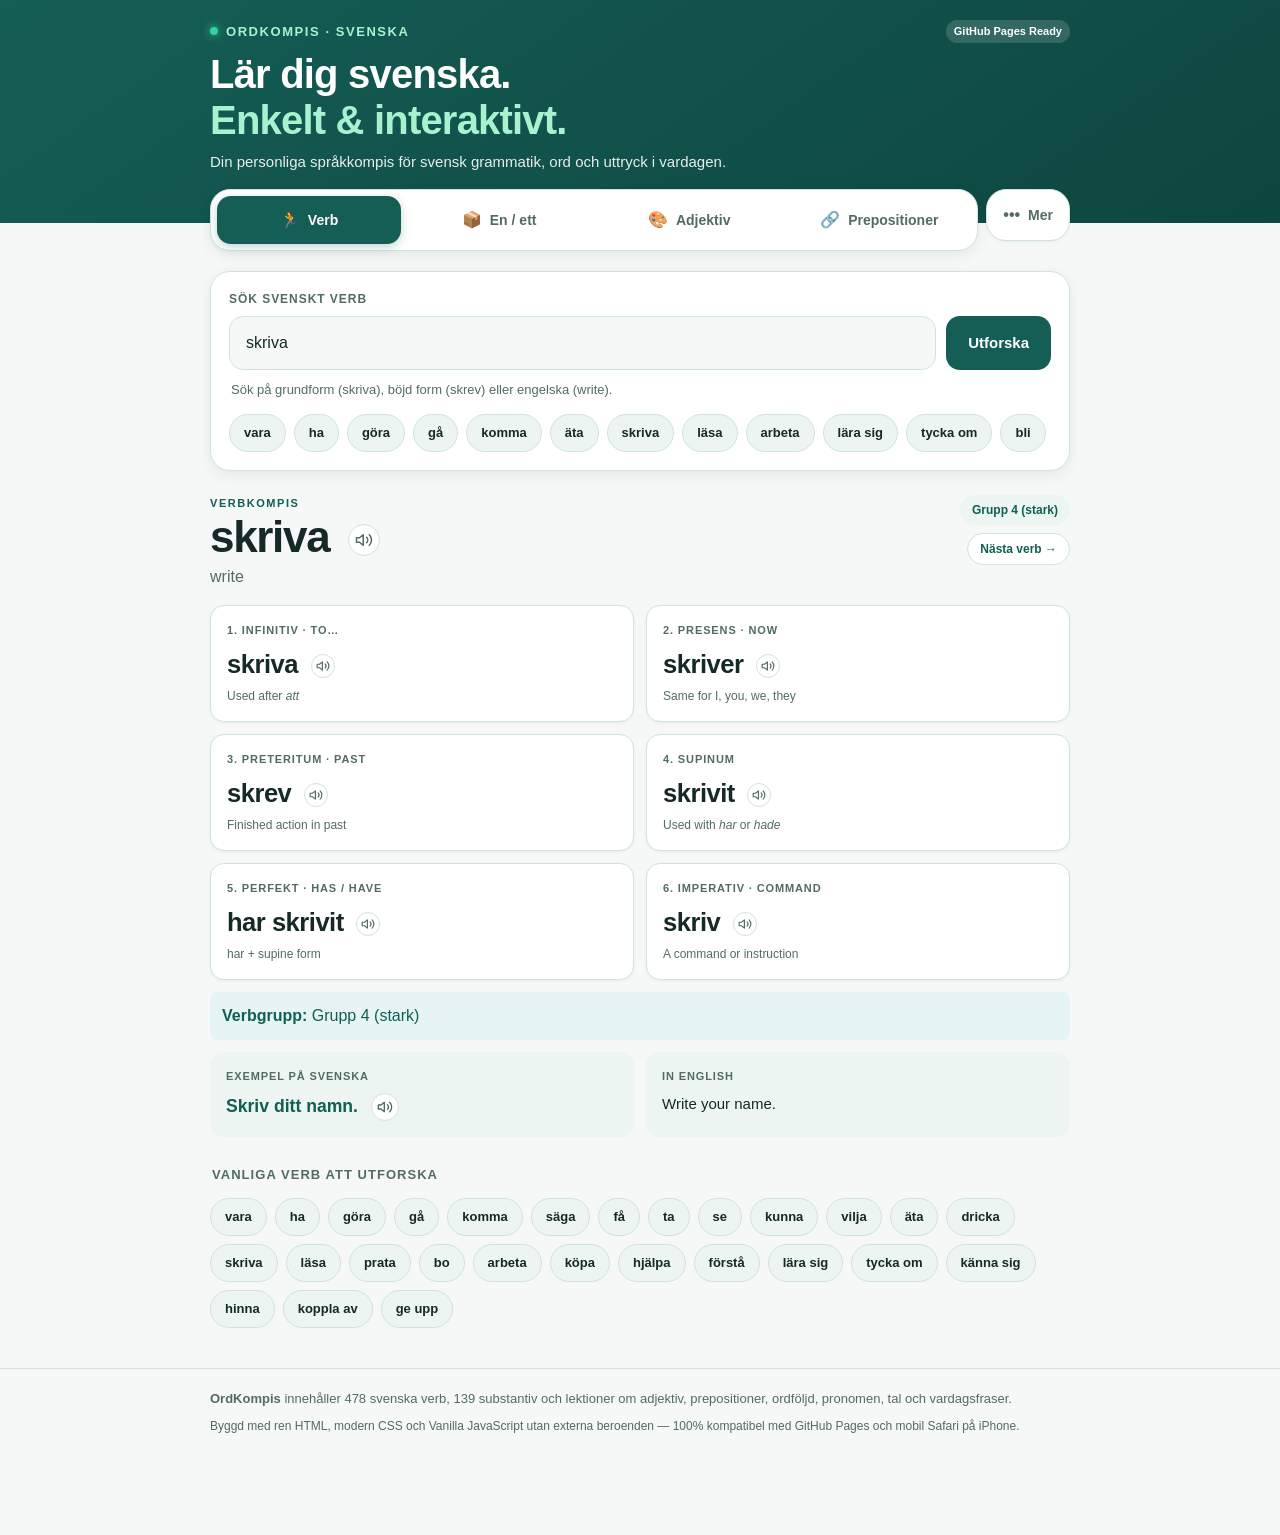
==== index.html @ 6fb2f75f "Phase 4: SEO meta tags, favicon, improved README for discoverability" ====
<!DOCTYPE html>
<html lang="sv">
<head>
  <meta charset="utf-8">
  <meta name="viewport" content="width=device-width, initial-scale=1, viewport-fit=cover">
  <title>OrdKompis – Lär dig svenska verb, substantiv, ordföljd & vardagsord</title>
  <meta name="description" content="OrdKompis är en gratis, mobilanpassad app för att lära dig svenska verb, substantiv (en/ett/plural), adjektiv, prepositioner, ordföljd, idiom och vardagsfraser. Interaktiva quiz, uttal och teman.">
  <meta name="keywords" content="svenska, lära svenska, svenska verb, verbböjning, en eller ett, substantiv plural, svenska ord, svenska grammatik, SFI, svenska för invandrare, ordföljd, svenska idiom, svenska uttryck, lär svenska online, gratis svenska kurs">
  <meta name="author" content="OrdKompis">
  <meta name="robots" content="index, follow">
  <link rel="canonical" href="https://sagaryeole.github.io/OrdKompis/">
  <meta property="og:type" content="website">
  <meta property="og:title" content="OrdKompis – Lär dig svenska interaktivt">
  <meta property="og:description" content="Gratis verktyg för svenska verb, substantiv, grammatik, vardagsord och quiz. Perfekt för SFI, nybörjare och självstudier.">
  <meta property="og:url" content="https://sagaryeole.github.io/OrdKompis/">
  <meta name="twitter:card" content="summary">
  <meta name="twitter:title" content="OrdKompis – Lär dig svenska">
  <meta name="twitter:description" content="Gratis interaktiv träning av svenska verb, substantiv, ordföljd och vardagsfraser.">
  <link rel="icon" href="favicon.svg" type="image/svg+xml">
  <link rel="apple-touch-icon" href="favicon.svg">

  <!-- Design System CSS -->
  <link rel="stylesheet" href="css/style.css">
</head>
<body>

  <!-- Masthead Header -->
  <header class="band">
    <div class="inner">
      <div class="header-top">
        <div class="brand">
          <span class="brand-dot"></span>
          OrdKompis · Svenska
        </div>
        <span class="badge-tag">GitHub Pages Ready</span>
      </div>
      <h1>Lär dig svenska.<br><span>Enkelt & interaktivt.</span></h1>
      <p class="subtitle">Din personliga språkkompis för svensk grammatik, ord och uttryck i vardagen.</p>
    </div>
  </header>

  <!-- Main Application Body -->
  <main class="band">
    <div class="inner">

      <!-- Primary destinations stay visible; less-used lessons live in More. -->
      <nav class="topic-navigation" aria-label="Lärämnen">
        <div class="nav-bar" role="tablist" aria-label="Huvudämnen">
          <button type="button" class="nav-tab active" data-tab="verbs" role="tab" aria-selected="true">
            <span class="tab-icon">🏃</span><span class="nav-label">Verb</span>
          </button>
          <button type="button" class="nav-tab" data-tab="nouns" role="tab" aria-selected="false">
            <span class="tab-icon">📦</span><span class="nav-label">En / ett</span>
          </button>
          <button type="button" class="nav-tab" data-tab="adjectives" role="tab" aria-selected="false">
            <span class="tab-icon">🎨</span><span class="nav-label">Adjektiv</span>
          </button>
          <button type="button" class="nav-tab" data-tab="prepositions" role="tab" aria-selected="false">
            <span class="tab-icon">🔗</span><span class="nav-label">Prepositioner</span>
          </button>
        </div>
        <button type="button" class="nav-more" id="moreTopicsBtn" aria-expanded="false" aria-controls="moreTopicsMenu">
          <span class="tab-icon" aria-hidden="true">•••</span><span class="nav-label">Mer</span>
        </button>
        <div class="nav-more-menu" id="moreTopicsMenu" role="tablist" aria-label="Fler lärämnen" hidden>
          <button type="button" class="nav-tab" data-tab="themes" role="tab" aria-selected="false">
            <span class="tab-icon">☕</span><span class="nav-label">Teman</span>
          </button>
          <button type="button" class="nav-tab" data-tab="quiz" role="tab" aria-selected="false">
            <span class="tab-icon">🎯</span><span class="nav-label">Öva</span>
          </button>
          <button type="button" class="nav-tab" data-tab="wordorder" role="tab" aria-selected="false">
            <span class="tab-icon">📝</span><span class="nav-label">Ordföljd</span>
          </button>
          <button type="button" class="nav-tab" data-tab="pronouns" role="tab" aria-selected="false">
            <span class="tab-icon">👥</span><span class="nav-label">Pronomen</span>
          </button>
          <button type="button" class="nav-tab" data-tab="numbers" role="tab" aria-selected="false">
            <span class="tab-icon">🔢</span><span class="nav-label">Tal & tid</span>
          </button>
          <button type="button" class="nav-tab" data-tab="phrases" role="tab" aria-selected="false">
            <span class="tab-icon">💬</span><span class="nav-label">Vardagsfraser</span>
          </button>
        </div>
      </nav>

      <!-- Search Card (Active for Verbs and Nouns) -->
      <section class="search-card" id="searchCard">
        <form id="searchForm" autocomplete="off" novalidate>
          <label for="searchInput" id="searchLabel" class="search-label">Sök svenskt verb</label>
          <div class="searchline">
            <div class="field">
              <input
                id="searchInput"
                type="search"
                placeholder="skriva, gå, äta, write…"
                autocomplete="off"
                autocapitalize="none"
                autocorrect="off"
                spellcheck="false"
                enterkeyhint="search"
                role="combobox"
                aria-expanded="false"
                aria-controls="suggBox"
                aria-autocomplete="list"
              >
              <ul class="sugg" id="suggBox" role="listbox" hidden></ul>
            </div>
            <button class="go-btn" id="goBtn" type="button">Utforska</button>
          </div>
          <p class="hint" id="searchHint">Sök på grundform (skriva), böjd form (skrev) eller engelska (write).</p>
          <div class="chips" id="quickChips"></div>
        </form>
      </section>

      <!-- Dynamic Result Container (Verbs and Nouns) -->
      <div id="resultBox" aria-live="polite"></div>

      <!-- Thematic Explorer Container -->
      <div id="themeContainer" style="display: none;"></div>

      <!-- Interactive Quiz Container -->
      <div id="quizContainer" style="display: none;"></div>

      <!-- Reference and grammar lessons -->
      <div id="learningContainer" style="display: none;"></div>

      <!-- Quick Browse Section for Verbs / Nouns -->
      <div id="sectionTitle" class="section-title" style="font-size: 13px; font-weight: 700; letter-spacing: 0.08em; text-transform: uppercase; color: var(--muted); margin: 28px 2px 10px;">
        Vanliga ord att utforska
      </div>
      <div class="chips" id="browseList"></div>

    </div>
  </main>

  <!-- Footer -->
  <footer class="band">
    <div class="inner">
      <p style="margin: 0 0 8px;">
        <b>OrdKompis</b> innehåller <span id="totalVerbCount">478</span> svenska verb, <span id="totalNounCount">139</span> substantiv och lektioner om adjektiv, prepositioner, ordföljd, pronomen, tal och vardagsfraser.
      </p>
      <p style="margin: 0; font-size: 12px; color: var(--muted);">
        Byggd med ren HTML, modern CSS och Vanilla JavaScript utan externa beroenden — 100% kompatibel med GitHub Pages och mobil Safari på iPhone.
      </p>
    </div>
  </footer>

  <!-- Data Scripts (Curated Datasets) -->
  <script src="data/verbs.js"></script>
  <script src="data/nouns.js"></script>
  <script src="data/themes.js"></script>
  <script src="data/adjectives.js"></script>
  <script src="data/prepositions.js"></script>
  <script src="data/wordorder.js"></script>
  <script src="data/pronouns.js"></script>
  <script src="data/numbers.js"></script>
  <script src="data/phrases.js"></script>
  <script src="data/idioms.js"></script>
  <script src="data/falsefriends.js"></script>

  <!-- Application Controller Script -->
  <script src="js/app.js"></script>
</body>
</html>
---- css/style.css ----
/* Quiz mode grid */
.quiz-mode-grid {
  display: grid;
  grid-template-columns: repeat(auto-fit, minmax(220px, 1fr));
  gap: 12px;
  margin-top: 16px;
}

.quiz-mode-btn {
  text-align: left;
  border-radius: var(--radius-md);
  border: 1px solid var(--line);
  background: var(--surface);
  padding: 14px 16px;
  cursor: pointer;
  box-shadow: var(--shadow-sm);
  transition: all 140ms ease;
  display: flex;
  flex-direction: column;
  gap: 4px;
}

.quiz-mode-btn strong {
  font-size: 15px;
}

.quiz-mode-btn span {
  color: var(--muted);
  font-size: 13px;
}

.quiz-mode-btn:hover,
.quiz-mode-btn:focus-visible {
  border-color: rgba(21, 94, 86, 0.5);
  box-shadow: var(--shadow-md);
  outline: none;
  transform: translateY(-1px);
}

.link-btn {
  background: transparent;
  border: none;
  color: var(--primary);
  font-weight: 600;
  cursor: pointer;
  padding: 6px 0;
}

.link-btn:hover,
.link-btn:focus-visible {
  text-decoration: underline;
  outline: none;
}

/* Next random button */
.next-rand-btn {
  border: 1px solid var(--line);
  background: var(--surface);
  color: var(--primary);
  border-radius: var(--radius-full);
  padding: 6px 12px;
  font-size: 12px;
  font-weight: 600;
  cursor: pointer;
  transition: all 120ms ease;
}

.next-rand-btn:hover,
.next-rand-btn:focus-visible {
  background: var(--primary-light);
  border-color: rgba(21, 94, 86, 0.4);
  outline: none;
}

.next-rand-btn:active {
  transform: scale(0.98);
}

.speak-btn {
  display: inline-flex;
  align-items: center;
  justify-content: center;
  width: 28px;
  height: 28px;
  margin-left: 6px;
  border-radius: var(--radius-full);
  border: 1px solid var(--line);
  background: var(--surface);
  color: var(--muted);
  cursor: pointer;
  vertical-align: middle;
  transition: all 120ms ease;
  padding: 0;
}

.speak-btn svg {
  width: 16px;
  height: 16px;
  display: block;
}

.speak-btn:hover,
.speak-btn:focus-visible {
  color: var(--primary);
  border-color: rgba(21, 94, 86, 0.4);
  background: var(--primary-light);
  outline: none;
}

.speak-btn:active {
  transform: scale(0.95);
}

.word-title .speak-btn {
  width: 32px;
  height: 32px;
  margin-left: 8px;
}

.word-title .speak-btn svg {
  width: 18px;
  height: 18px;
}

.form-box .value .speak-btn {
  width: 24px;
  height: 24px;
}

.form-box .value .speak-btn svg {
  width: 14px;
  height: 14px;
}

.sv-highlight .speak-btn {
  margin-left: 8px;
}
:root {
  --primary: #155e56;
  --primary-hover: #104842;
  --primary-light: #e6f5f1;
  --on-primary: #ffffff;
  --tint: #a7f3d0;
  
  --en-color: #0d9488;
  --en-bg: #ccfbf1;
  --ett-color: #d97706;
  --ett-bg: #fef3c7;

  --bg: #f5f8f7;
  --surface: #ffffff;
  --surface-2: #edf5f2;
  --surface-3: #e0eee8;
  --line: #d1e3dc;
  --line-light: #e6f0ec;
  
  --fg: #152926;
  --muted: #536b65;
  --accent-text: #115e54;
  --focus: #14b8a6;
  
  --warn-bg: #fffbeb;
  --warn-line: #fde68a;
  --warn-fg: #92400e;
  
  --shadow-sm: 0 1px 3px rgba(10, 45, 38, 0.06);
  --shadow-md: 0 4px 14px rgba(10, 45, 38, 0.08);
  --shadow-lg: 0 12px 32px rgba(10, 45, 38, 0.12);
  --shadow-hover: 0 16px 40px rgba(10, 45, 38, 0.14);
  
  --radius-sm: 8px;
  --radius-md: 14px;
  --radius-lg: 20px;
  --radius-full: 9999px;
  
  --font-body: -apple-system, BlinkMacSystemFont, "Segoe UI", Roboto, "Helvetica Neue", Arial, sans-serif;
  --font-display: -apple-system, BlinkMacSystemFont, "Segoe UI", Roboto, sans-serif;
  
  color-scheme: light;
}

@media (prefers-color-scheme: dark) {
  :root {
    --primary: #3fb9a3;
    --primary-hover: #4dd4bd;
    --primary-light: rgba(63, 185, 163, 0.16);
    --on-primary: #0f1614;
    --tint: rgba(77, 212, 189, 0.22);
    
    --en-color: #5eead4;
    --en-bg: rgba(94, 234, 212, 0.18);
    --ett-color: #fbbf24;
    --ett-bg: rgba(251, 191, 36, 0.2);

    --bg: #0f1614;
    --surface: #18221f;
    --surface-2: #1d2824;
    --surface-3: #24312d;
    --line: #2a3833;
    --line-light: #23302b;
    
    --fg: #e6f1ed;
    --muted: #9bb3aa;
    --accent-text: #5eead4;
    --focus: #4dd4bd;
    
    --warn-bg: rgba(251, 191, 36, 0.18);
    --warn-line: rgba(251, 191, 36, 0.4);
    --warn-fg: #fbbf24;
    
    --shadow-sm: 0 1px 3px rgba(0, 0, 0, 0.4);
    --shadow-md: 0 4px 14px rgba(0, 0, 0, 0.45);
    --shadow-lg: 0 12px 32px rgba(0, 0, 0, 0.5);
    --shadow-hover: 0 16px 40px rgba(63, 185, 163, 0.18);
    
    color-scheme: dark;
  }
}

@media (prefers-color-scheme: dark) {
  :root:not([data-theme="light"]) {
    --primary: #195b53;
    --primary-hover: #226f65;
    --primary-light: #16332e;
    --on-primary: #e6f8f3;
    --tint: #6ee7b7;
    
    --en-color: #2dd4bf;
    --en-bg: #133935;
    --ett-color: #fbbf24;
    --ett-bg: #3d2f14;

    --bg: #0d1716;
    --surface: #142321;
    --surface-2: #1b2f2c;
    --surface-3: #223c38;
    --line: #26433e;
    --line-light: #1d332f;
    
    --fg: #e6f4f0;
    --muted: #95b3ac;
    --accent-text: #5eead4;
    --focus: #2dd4bf;
    
    --warn-bg: #2a2211;
    --warn-line: #524018;
    --warn-fg: #fde68a;
    
    --shadow-sm: 0 1px 3px rgba(0, 0, 0, 0.3);
    --shadow-md: 0 4px 14px rgba(0, 0, 0, 0.4);
    --shadow-lg: 0 12px 32px rgba(0, 0, 0, 0.5);
    color-scheme: dark;
  }
}

* {
  box-sizing: border-box;
  -webkit-tap-highlight-color: transparent;
}

body {
  margin: 0;
  padding: 0;
  background: var(--bg);
  color: var(--fg);
  font-family: var(--font-body);
  font-size: 16px;
  line-height: 1.5;
  -webkit-text-size-adjust: 100%;
  padding-bottom: 70px; /* Safe padding for bottom navigation */
}

button, input, select {
  font: inherit;
}

.band {
  padding-left: max(16px, env(safe-area-inset-left, 0px));
  padding-right: max(16px, env(safe-area-inset-right, 0px));
}

.inner {
  max-width: 860px;
  margin: 0 auto;
}

/* Header & Masthead */
header.band {
  background: linear-gradient(145deg, var(--primary) 0%, #0d463f 100%);
  color: var(--on-primary);
  padding-top: max(20px, env(safe-area-inset-top, 0px));
  padding-bottom: 50px;
  position: relative;
  overflow: hidden;
}

.header-top {
  display: flex;
  justify-content: space-between;
  align-items: center;
  margin-bottom: 8px;
}

.brand {
  display: inline-flex;
  align-items: center;
  gap: 8px;
  font-size: 13px;
  font-weight: 800;
  letter-spacing: 0.12em;
  text-transform: uppercase;
  color: var(--tint);
}

.brand-dot {
  width: 8px;
  height: 8px;
  background: #34d399;
  border-radius: 50%;
  display: inline-block;
  box-shadow: 0 0 10px #34d399;
}

.badge-tag {
  font-size: 11px;
  font-weight: 700;
  background: rgba(255, 255, 255, 0.15);
  padding: 3px 8px;
  border-radius: var(--radius-full);
}

h1 {
  font-size: clamp(1.75rem, 5vw, 2.5rem);
  font-weight: 800;
  line-height: 1.15;
  letter-spacing: -0.02em;
  margin: 6px 0 8px;
}

h1 span {
  color: var(--tint);
}

.subtitle {
  font-size: 15px;
  opacity: 0.9;
  margin: 0;
  max-width: 40rem;
}

/* Main Container overlapping masthead */
main.band {
  margin-top: -34px;
  position: relative;
  z-index: 10;
}

/* Topic navigation */
.topic-navigation {
  position: relative;
  display: grid;
  grid-template-columns: minmax(0, 1fr) auto;
  align-items: start;
  gap: 8px;
  margin-bottom: 20px;
}

.nav-bar {
  display: flex;
  min-width: 0;
  background: var(--surface);
  border: 1px solid var(--line);
  border-radius: var(--radius-lg);
  padding: 6px;
  gap: 6px;
  box-shadow: var(--shadow-md);
}

.nav-tab {
  flex: 1;
  min-width: 0;
  display: flex;
  align-items: center;
  justify-content: center;
  gap: 8px;
  padding: 12px 14px;
  border: none;
  background: transparent;
  color: var(--muted);
  font-weight: 700;
  font-size: 14px;
  border-radius: var(--radius-md);
  cursor: pointer;
  transition: all 0.15s ease;
}

.nav-label {
  min-width: 0;
}

.nav-tab:hover {
  background: var(--surface-2);
  color: var(--fg);
}

.nav-tab.active {
  background: var(--primary);
  color: var(--on-primary);
  box-shadow: 0 3px 10px rgba(21, 94, 86, 0.25);
}

.nav-more {
  min-height: 52px;
  padding: 8px 16px;
  display: flex;
  align-items: center;
  justify-content: center;
  gap: 8px;
  border: 1px solid var(--line);
  border-radius: var(--radius-lg);
  background: var(--surface);
  color: var(--muted);
  box-shadow: var(--shadow-sm);
  font-size: 14px;
  font-weight: 700;
  cursor: pointer;
  transition: background 0.15s ease, color 0.15s ease, transform 0.1s ease;
}

.nav-more:hover,
.nav-more[aria-expanded="true"] {
  background: var(--surface-2);
  color: var(--fg);
}

.nav-more:active {
  transform: scale(0.98);
}

.nav-more.active {
  color: var(--primary);
  border-color: var(--primary);
}

.nav-more-menu {
  position: absolute;
  z-index: 60;
  top: calc(100% + 4px);
  right: 0;
  width: min(440px, 100%);
  display: grid;
  grid-template-columns: repeat(2, minmax(0, 1fr));
  gap: 6px;
  padding: 8px;
  border: 1px solid var(--line);
  border-radius: var(--radius-lg);
  background: var(--surface);
  box-shadow: var(--shadow-lg);
}

.nav-more-menu[hidden] {
  display: none;
}

.nav-more-menu .nav-tab {
  justify-content: flex-start;
  text-align: left;
  white-space: normal;
}

.tab-icon {
  font-size: 16px;
}

/* Search Card */
.search-card {
  background: var(--surface);
  border: 1px solid var(--line);
  border-radius: var(--radius-lg);
  padding: 18px;
  box-shadow: var(--shadow-md);
  margin-bottom: 24px;
}

.search-label {
  display: block;
  font-size: 12px;
  font-weight: 700;
  letter-spacing: 0.08em;
  text-transform: uppercase;
  color: var(--muted);
  margin-bottom: 8px;
}

.searchline {
  display: flex;
  gap: 10px;
  align-items: stretch;
}

.field {
  position: relative;
  flex: 1;
  min-width: 0;
}

input[type="search"] {
  width: 100%;
  border: 1.5px solid var(--line);
  border-radius: var(--radius-md);
  padding: 14px 16px;
  background: var(--bg);
  color: var(--fg);
  font-size: 16px;
  outline: none;
  -webkit-appearance: none;
  appearance: none;
  transition: border-color 0.15s ease, box-shadow 0.15s ease;
}

input[type="search"]:focus {
  border-color: var(--focus);
  box-shadow: 0 0 0 4px rgba(20, 184, 166, 0.2);
}

.go-btn {
  border: none;
  border-radius: var(--radius-md);
  padding: 0 22px;
  background: var(--primary);
  color: var(--on-primary);
  font-weight: 700;
  font-size: 15px;
  cursor: pointer;
  min-height: 48px;
  display: inline-flex;
  align-items: center;
  justify-content: center;
  gap: 6px;
  white-space: nowrap;
  touch-action: manipulation;
  transition: transform 0.1s ease, background 0.15s ease;
}

.go-btn:hover {
  background: var(--primary-hover);
}

.go-btn:active {
  transform: scale(0.98);
}

/* Autocomplete Suggestion Dropdown */
.sugg {
  position: absolute;
  left: 0;
  right: 0;
  top: calc(100% + 6px);
  z-index: 100;
  margin: 0;
  padding: 6px;
  list-style: none;
  background: var(--surface);
  border: 1px solid var(--line);
  border-radius: var(--radius-md);
  box-shadow: var(--shadow-lg);
  max-height: 320px;
  overflow-y: auto;
  -webkit-overflow-scrolling: touch;
}

.sugg li {
  display: flex;
  justify-content: space-between;
  gap: 12px;
  align-items: center;
  padding: 12px 14px;
  border-radius: var(--radius-sm);
  cursor: pointer;
  min-height: 44px;
  touch-action: manipulation;
}

.sugg li[aria-selected="true"],
.sugg li:hover {
  background: var(--surface-2);
}

.sugg .sv {
  font-weight: 700;
  color: var(--fg);
}

.sugg .meta {
  color: var(--muted);
  font-size: 13px;
  text-align: right;
  overflow: hidden;
  text-overflow: ellipsis;
  white-space: nowrap;
}

.hint {
  font-size: 13px;
  color: var(--muted);
  margin: 10px 2px 0;
}

/* Chips */
.chips {
  display: flex;
  gap: 8px;
  flex-wrap: wrap;
  margin-top: 14px;
}

.chip {
  border: 1px solid var(--line);
  background: var(--surface-2);
  color: var(--fg);
  border-radius: var(--radius-full);
  padding: 8px 14px;
  cursor: pointer;
  min-height: 38px;
  font-size: 13px;
  font-weight: 600;
  touch-action: manipulation;
  transition: all 0.15s ease;
}

.chip:hover {
  border-color: var(--focus);
  background: var(--surface-3);
}

.chip:active {
  transform: scale(0.97);
}

/* Results Display Area */
#result {
  margin-top: 18px;
  scroll-margin-top: 16px;
}

.result-card-header {
  display: flex;
  justify-content: space-between;
  align-items: flex-start;
  gap: 12px;
  margin-bottom: 16px;
}

.eyebrow {
  font-size: 11px;
  letter-spacing: 0.14em;
  font-weight: 800;
  text-transform: uppercase;
  color: var(--accent-text);
}

.word-title {
  font-size: clamp(2rem, 5vw, 2.75rem);
  font-weight: 800;
  letter-spacing: -0.03em;
  line-height: 1.1;
  margin: 2px 0 4px;
  overflow-wrap: anywhere;
}

.word-meaning {
  color: var(--muted);
  font-size: 16px;
}

.pill {
  display: inline-flex;
  align-items: center;
  gap: 5px;
  background: var(--surface-2);
  color: var(--accent-text);
  font-size: 12px;
  font-weight: 700;
  padding: 6px 12px;
  border-radius: var(--radius-full);
  white-space: nowrap;
}

.pill.en {
  background: var(--en-bg);
  color: var(--en-color);
  border: 1px solid rgba(13, 148, 136, 0.2);
}

.pill.ett {
  background: var(--ett-bg);
  color: var(--ett-color);
  border: 1px solid rgba(217, 119, 6, 0.2);
}

/* Grid Layout for Forms */
.forms-grid {
  display: grid;
  grid-template-columns: repeat(2, minmax(0, 1fr));
  gap: 12px;
}

.form-box {
  background: var(--surface);
  border: 1px solid var(--line);
  border-radius: var(--radius-md);
  padding: 16px;
  box-shadow: var(--shadow-sm);
}

.form-box .label {
  font-size: 11px;
  font-weight: 700;
  letter-spacing: 0.08em;
  text-transform: uppercase;
  color: var(--muted);
}

.form-box .value {
  font-size: clamp(1.2rem, 3.5vw, 1.6rem);
  font-weight: 700;
  letter-spacing: -0.02em;
  margin: 6px 0 4px;
  overflow-wrap: anywhere;
  color: var(--fg);
}

.form-box .desc {
  font-size: 12px;
  color: var(--muted);
}

/* Panels for Examples & Notes */
.panels-grid {
  display: grid;
  grid-template-columns: 1fr 1fr;
  gap: 12px;
  margin-top: 12px;
}

.panel {
  background: var(--surface-2);
  border-radius: var(--radius-md);
  padding: 16px;
}

.panel h3 {
  font-size: 11px;
  letter-spacing: 0.08em;
  text-transform: uppercase;
  color: var(--muted);
  margin: 0 0 8px;
}

.panel p {
  margin: 0;
  font-size: 15px;
}

.panel .sv-highlight {
  font-weight: 700;
  font-size: 1.1rem;
  color: var(--accent-text);
  line-height: 1.35;
}

/* Notice & Alert Boxes */
.notice {
  background: var(--surface-2);
  border-left: 4px solid var(--primary);
  border-radius: var(--radius-sm);
  padding: 10px 14px;
  margin: 0 0 16px;
  font-size: 14px;
  color: var(--fg);
}

.empty-state {
  padding: 22px;
  background: var(--warn-bg);
  border: 1px solid var(--warn-line);
  border-radius: var(--radius-md);
  color: var(--warn-fg);
}

/* Thematic Vocab Explorer Styles */
.theme-selector {
  display: flex;
  gap: 10px;
  overflow-x: auto;
  padding-bottom: 8px;
  scrollbar-width: thin;
  margin-bottom: 16px;
}

.theme-card-btn {
  flex: 0 0 auto;
  display: flex;
  align-items: center;
  gap: 8px;
  background: var(--surface);
  border: 1.5px solid var(--line);
  border-radius: var(--radius-md);
  padding: 10px 16px;
  font-size: 14px;
  font-weight: 700;
  cursor: pointer;
  color: var(--fg);
  touch-action: manipulation;
  transition: all 0.15s ease;
}

.theme-card-btn.active {
  border-color: var(--primary);
  background: var(--primary-light);
  color: var(--primary);
}

.vocab-grid {
  display: grid;
  grid-template-columns: repeat(auto-fill, minmax(260px, 1fr));
  gap: 12px;
  margin-top: 14px;
}

.vocab-card {
  background: var(--surface);
  border: 1px solid var(--line);
  border-radius: var(--radius-md);
  padding: 16px;
  box-shadow: var(--shadow-sm);
  display: flex;
  flex-direction: column;
  justify-content: space-between;
}

.vocab-sv {
  font-size: 17px;
  font-weight: 800;
  color: var(--fg);
  margin-bottom: 4px;
}

.vocab-en {
  font-size: 14px;
  color: var(--muted);
  margin-bottom: 8px;
}

.vocab-ex {
  font-size: 13px;
  background: var(--surface-2);
  padding: 8px 10px;
  border-radius: var(--radius-sm);
  color: var(--accent-text);
  font-style: italic;
}

/* Grammar and reference lessons */
.learning-intro,
.learning-section {
  margin: 0 0 20px;
}

.learning-intro h2 {
  margin: 0 0 6px;
  font-size: clamp(1.5rem, 4vw, 2rem);
}

.learning-intro p,
.learning-section > p {
  margin: 0 0 14px;
  color: var(--muted);
}

.learning-section > h3 {
  margin: 0 0 12px;
  font-size: 1.15rem;
}

.learning-grid,
.example-grid {
  display: grid;
  grid-template-columns: repeat(auto-fit, minmax(min(100%, 280px), 1fr));
  gap: 12px;
}

.learning-card,
.learning-section,
.example-card {
  background: var(--surface);
  border: 1px solid var(--line);
  border-radius: var(--radius-md);
  padding: 16px;
  box-shadow: var(--shadow-sm);
}

.learning-card-heading {
  display: flex;
  justify-content: space-between;
  align-items: baseline;
  gap: 10px;
  margin-bottom: 10px;
}

.learning-card-heading h3,
.learning-card h4 {
  margin: 0;
  font-size: 1.1rem;
}

.learning-card-heading span,
.learning-card > span {
  color: var(--muted);
  font-size: 13px;
}

.forms-list {
  display: grid;
  grid-template-columns: repeat(2, minmax(0, 1fr));
  gap: 8px;
  margin: 0;
}

.forms-list > div {
  padding: 9px;
  border-radius: var(--radius-sm);
  background: var(--surface-2);
}

.forms-list dt,
.slot-row span {
  color: var(--muted);
  font-size: 11px;
  font-weight: 700;
}

.forms-list dd {
  margin: 2px 0 0;
  font-weight: 700;
  overflow-wrap: anywhere;
}

.learning-example,
.combination-list {
  margin: 12px 0 0;
  color: var(--muted);
  font-size: 13px;
}

.learning-example b {
  color: var(--accent-text);
}

.learning-card h4 {
  margin: 14px 0 6px;
  font-size: 13px;
}

.learning-list,
.example-list {
  margin: 8px 0;
  padding-left: 20px;
}

.learning-list li {
  margin: 6px 0;
}

.example-list {
  list-style: none;
  padding: 0;
}

.example-list li,
.conjunction-list li {
  display: grid;
  gap: 3px;
  margin: 8px 0;
}

.example-list span,
.conjunction-list span,
.example-card span,
.example-card em {
  color: var(--muted);
  font-size: 13px;
}

.example-card p {
  margin: 0 0 6px;
}

.wrong-example {
  color: var(--warn-fg);
}

.correct-example {
  color: var(--primary);
  font-weight: 700;
}

.conjunction-list {
  display: grid;
  grid-template-columns: repeat(auto-fit, minmax(min(100%, 230px), 1fr));
  gap: 8px;
  padding: 0;
  list-style: none;
}

.slot-row {
  display: grid;
  grid-template-columns: repeat(auto-fit, minmax(90px, 1fr));
  gap: 6px;
  margin-top: 10px;
}

.slot-row > div,
.pair-card {
  display: grid;
  gap: 4px;
  padding: 10px;
  border-radius: var(--radius-sm);
  background: var(--surface-2);
}

.grammar-note {
  grid-column: 1 / -1;
  padding: 12px;
  border-radius: var(--radius-sm);
  background: var(--primary-light);
  color: var(--accent-text);
}

.table-wrap {
  max-width: 100%;
  overflow-x: auto;
  border: 1px solid var(--line);
  border-radius: var(--radius-md);
}

.learning-table {
  width: 100%;
  border-collapse: collapse;
  background: var(--surface);
  text-align: left;
}

.learning-table th,
.learning-table td {
  padding: 10px 12px;
  border-bottom: 1px solid var(--line-light);
  white-space: nowrap;
}

.learning-table th {
  color: var(--muted);
  font-size: 12px;
  background: var(--surface-2);
}

.compact-grid {
  grid-template-columns: repeat(auto-fit, minmax(min(100%, 160px), 1fr));
  margin-bottom: 12px;
}

.pair-card b {
  color: var(--accent-text);
}

.pair-card span {
  color: var(--muted);
  font-size: 13px;
}

/* Quick Interactive Quiz Feature */
.quiz-card {
  background: var(--surface);
  border: 1px solid var(--line);
  border-radius: var(--radius-lg);
  padding: 22px;
  box-shadow: var(--shadow-md);
  text-align: center;
}

.quiz-question {
  font-size: 14px;
  text-transform: uppercase;
  letter-spacing: 0.08em;
  color: var(--muted);
  font-weight: 700;
}

.quiz-word {
  font-size: clamp(2rem, 6vw, 3rem);
  font-weight: 800;
  margin: 10px 0 16px;
  color: var(--fg);
}

.quiz-options {
  display: flex;
  justify-content: center;
  gap: 16px;
  margin: 18px 0;
}

.quiz-btn {
  min-width: 120px;
  padding: 14px 20px;
  font-size: 18px;
  font-weight: 800;
  border-radius: var(--radius-md);
  border: 2px solid var(--line);
  background: var(--surface);
  cursor: pointer;
  touch-action: manipulation;
  transition: all 0.15s ease;
}

.quiz-btn.en-opt {
  color: var(--en-color);
  border-color: var(--en-color);
}
.quiz-btn.ett-opt {
  color: var(--ett-color);
  border-color: var(--ett-color);
}

.quiz-btn:active {
  transform: scale(0.96);
}

.quiz-feedback {
  min-height: 48px;
  font-size: 15px;
  font-weight: 600;
  padding: 10px;
  border-radius: var(--radius-sm);
  margin-top: 10px;
}

/* Footer */
footer.band {
  margin-top: 40px;
  padding-bottom: 30px;
  font-size: 13px;
  color: var(--muted);
  border-top: 1px solid var(--line);
  padding-top: 20px;
}

/* Mobile Responsiveness */
@media (max-width: 600px) {
  .panels-grid {
    grid-template-columns: 1fr;
  }
  .search-card {
    padding: 14px;
  }
}

@media (max-width: 640px) {
  body {
    padding-bottom: calc(76px + env(safe-area-inset-bottom, 0px));
  }

  .topic-navigation {
    position: fixed;
    z-index: 100;
    right: 0;
    bottom: 0;
    left: 0;
    grid-template-columns: repeat(5, minmax(0, 1fr));
    gap: 0;
    margin: 0;
    padding: 6px 8px calc(6px + env(safe-area-inset-bottom, 0px));
    border-top: 1px solid var(--line);
    background: var(--surface);
    box-shadow: 0 -4px 18px rgba(10, 45, 38, 0.1);
  }

  .nav-bar {
    display: contents;
  }

  .nav-tab,
  .nav-more {
    min-height: 52px;
    padding: 5px 2px;
    flex-direction: column;
    gap: 2px;
    border: 0;
    border-radius: 10px;
    background: transparent;
    box-shadow: none;
    font-size: 10px;
    line-height: 1.15;
    text-align: center;
    white-space: nowrap;
    overflow: hidden;
  }

  .nav-tab .tab-icon,
  .nav-more .tab-icon {
    font-size: 17px;
    line-height: 1;
  }

  .nav-tab .nav-label,
  .nav-more .nav-label {
    flex: 0 1 100%;
    max-width: 100%;
    min-width: 0;
    width: 100%;
    font-size: 9px;
    line-height: 1.05;
    text-align: center;
    white-space: normal;
    overflow-wrap: anywhere;
  }

  .nav-tab.active,
  .nav-more.active {
    background: var(--primary-light);
    color: var(--primary);
    box-shadow: none;
  }

  .nav-more {
    min-width: 0;
    min-height: 52px;
    border: 0;
  }

  .nav-more[aria-expanded="true"] {
    background: var(--surface-2);
  }

  .nav-more-menu {
    position: absolute;
    top: auto;
    right: 8px;
    bottom: calc(100% + 8px);
    left: 8px;
    width: auto;
    max-height: min(60vh, 480px);
    overflow-y: auto;
    overscroll-behavior: contain;
    grid-template-columns: repeat(2, minmax(0, 1fr));
  }

  .nav-more-menu .nav-tab {
    min-height: 48px;
    padding: 10px;
    flex-direction: row;
    justify-content: flex-start;
    gap: 8px;
    border: 1px solid var(--line-light);
    background: var(--surface);
    font-size: 13px;
    text-align: left;
    white-space: normal;
  }

  .nav-more-menu .nav-tab.active {
    border-color: var(--primary);
    background: var(--primary-light);
  }
}

@media (max-width: 380px) {
  .forms-grid {
    grid-template-columns: 1fr;
  }
}
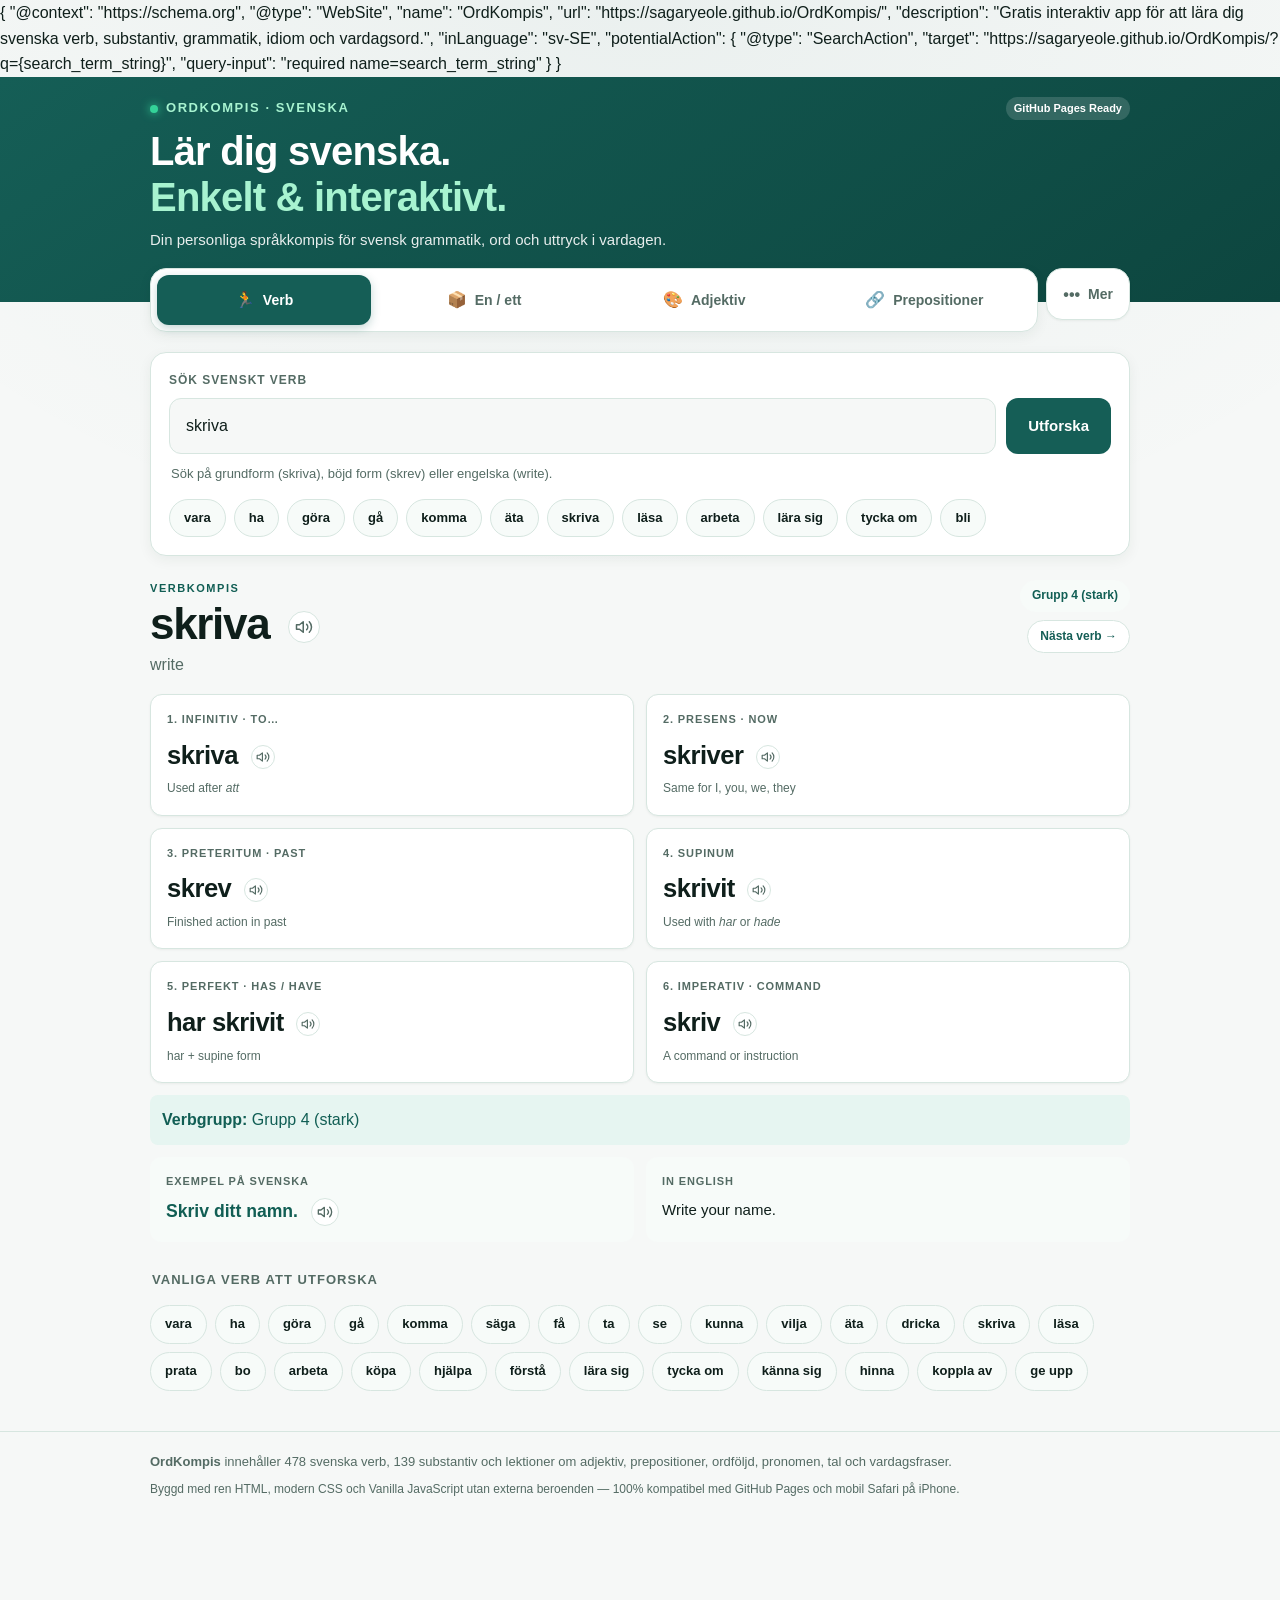
==== commit 3d8a6bd7: "Design polish: Inter font, refined tokens/shadows, gradient bg" ====
--- a/index.html
+++ b/index.html
@@ -18,6 +18,32 @@
   <meta name="twitter:description" content="Gratis interaktiv träning av svenska verb, substantiv, ordföljd och vardagsfraser.">
   <link rel="icon" href="favicon.svg" type="image/svg+xml">
   <link rel="apple-touch-icon" href="favicon.svg">
+  <link rel="preconnect" href="https://fonts.googleapis.com">
+  <link rel="preconnect" href="https://fonts.gstatic.com" crossorigin>
+  <link href="https://fonts.googleapis.com/css2?family=Inter:wght@400;500;600;700&display=swap" rel="stylesheet">
+  {
+    "@context": "https://schema.org",
+    "@type": "WebSite",
+    "name": "OrdKompis",
+    "url": "https://sagaryeole.github.io/OrdKompis/",
+    "description": "Gratis interaktiv app för att lära dig svenska verb, substantiv, grammatik, idiom och vardagsord.",
+    "inLanguage": "sv-SE",
+    "potentialAction": {
+      "@type": "SearchAction",
+      "target": "https://sagaryeole.github.io/OrdKompis/?q={search_term_string}",
+      "query-input": "required name=search_term_string"
+    }
+  }
+  </script>
+  <script>
+    if (window.location.protocol === "http:" || window.location.protocol === "https:") {
+      var goatCounterScript = document.createElement("script");
+      goatCounterScript.dataset.goatcounter = "https://sagaryeole.goatcounter.com/count";
+      goatCounterScript.async = true;
+      goatCounterScript.src = "https://gc.zgo.at/count.js";
+      document.head.appendChild(goatCounterScript);
+    }
+  </script>
 
   <!-- Design System CSS -->
   <link rel="stylesheet" href="css/style.css">
--- a/css/style.css
+++ b/css/style.css
@@ -147,15 +147,15 @@
   --ett-color: #d97706;
   --ett-bg: #fef3c7;
 
-  --bg: #f5f8f7;
+  --bg: #f6f8f7;
   --surface: #ffffff;
-  --surface-2: #edf5f2;
-  --surface-3: #e0eee8;
-  --line: #d1e3dc;
-  --line-light: #e6f0ec;
+  --surface-2: #f7fbf9;
+  --surface-3: #e9f3ef;
+  --line: #d7e6e0;
+  --line-light: #e8f1ed;
   
-  --fg: #152926;
-  --muted: #536b65;
+  --fg: #0f1f1b;
+  --muted: #546b64;
   --accent-text: #115e54;
   --focus: #14b8a6;
   
@@ -163,14 +163,15 @@
   --warn-line: #fde68a;
   --warn-fg: #92400e;
   
-  --shadow-sm: 0 1px 3px rgba(10, 45, 38, 0.06);
-  --shadow-md: 0 4px 14px rgba(10, 45, 38, 0.08);
-  --shadow-lg: 0 12px 32px rgba(10, 45, 38, 0.12);
-  --shadow-hover: 0 16px 40px rgba(10, 45, 38, 0.14);
+  --shadow-sm: 0 1px 2px rgba(10, 45, 38, 0.02), 0 1px 3px rgba(10, 45, 38, 0.04);
+  --shadow-md: 0 4px 14px rgba(10, 45, 38, 0.06);
+  --shadow-lg: 0 18px 40px rgba(10, 45, 38, 0.08);
+  --shadow-hover: 0 20px 44px rgba(10, 45, 38, 0.12);
   
   --radius-sm: 8px;
-  --radius-md: 14px;
-  --radius-lg: 20px;
+  --radius-md: 12px;
+  --radius-lg: 16px;
+  --radius-xl: 20px;
   --radius-full: 9999px;
   
   --font-body: -apple-system, BlinkMacSystemFont, "Segoe UI", Roboto, "Helvetica Neue", Arial, sans-serif;
@@ -261,11 +262,11 @@
 body {
   margin: 0;
   padding: 0;
-  background: var(--bg);
+  background: radial-gradient(1400px 900px at 50% 0%, rgba(21, 94, 86, 0.05), transparent 65%), var(--bg);
   color: var(--fg);
   font-family: var(--font-body);
   font-size: 16px;
-  line-height: 1.5;
+  line-height: 1.6;
   -webkit-text-size-adjust: 100%;
   padding-bottom: 70px; /* Safe padding for bottom navigation */
 }
@@ -280,7 +281,7 @@
 }
 
 .inner {
-  max-width: 860px;
+  max-width: 980px;
   margin: 0 auto;
 }
 
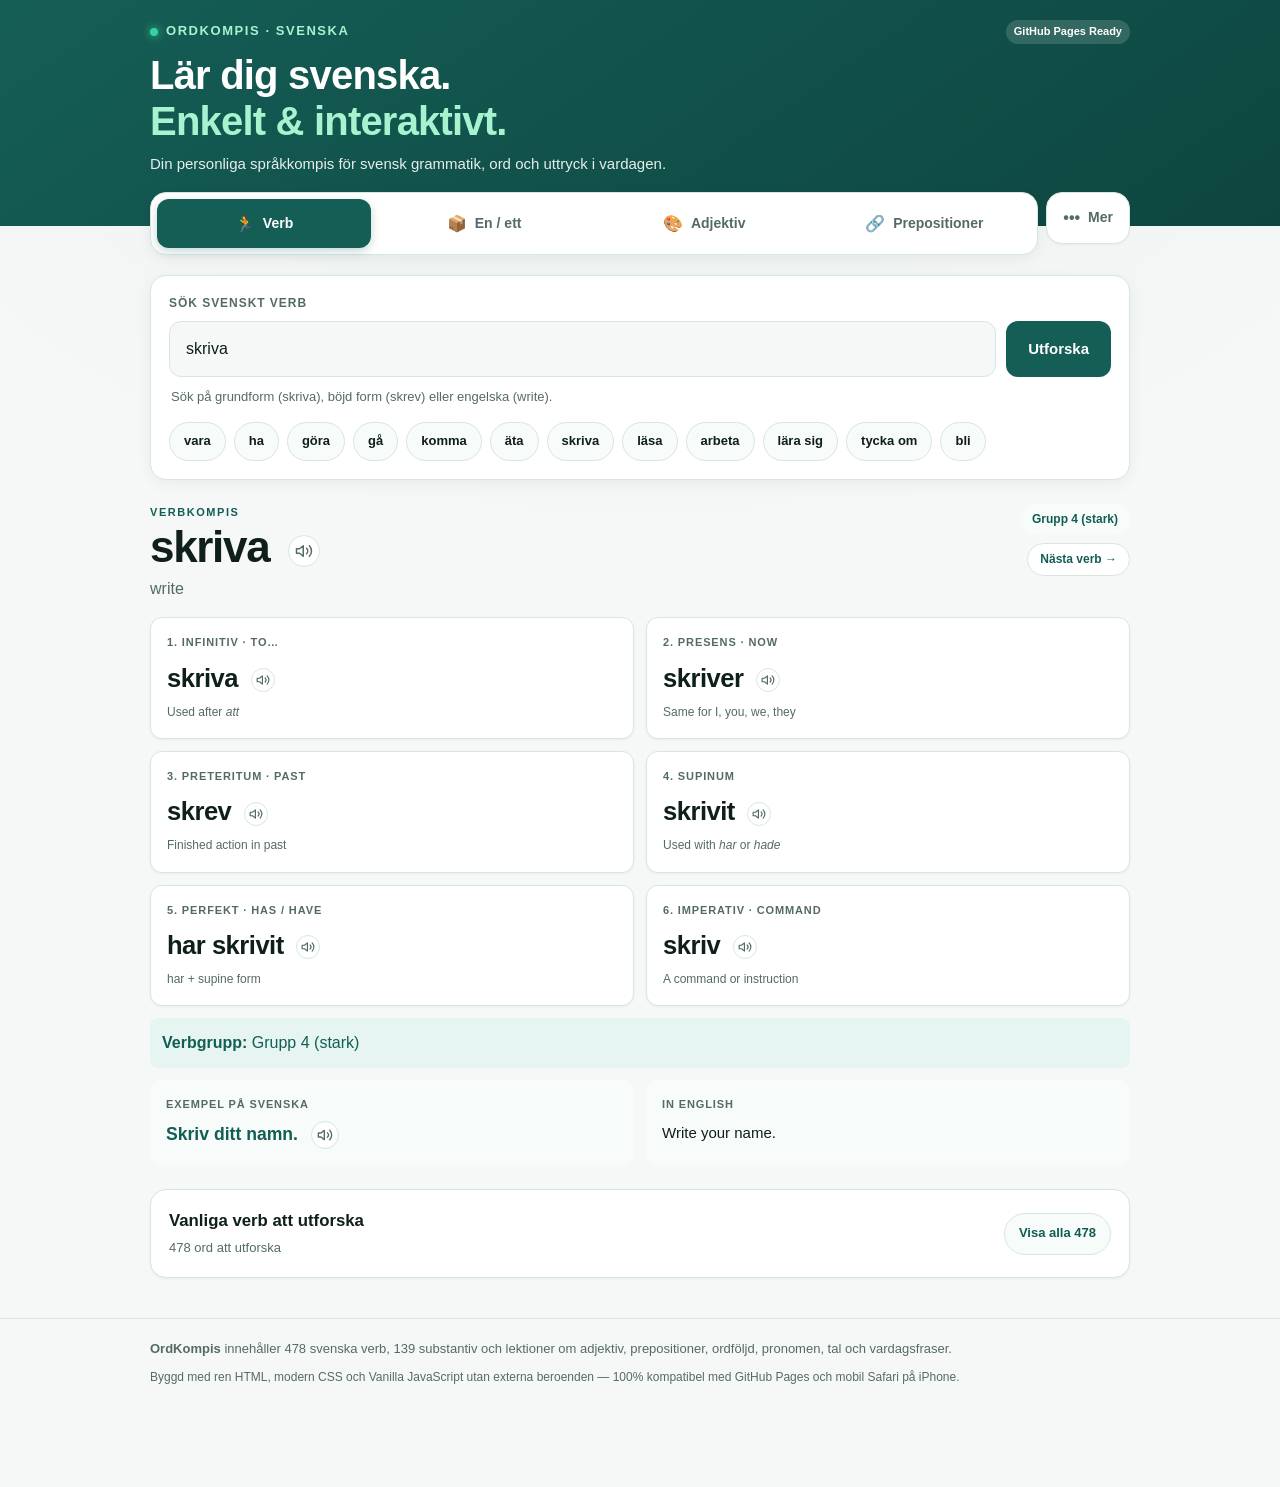
==== commit 18f8abd6: "Add common mistakes and prepositional verbs resources; enhance word order practice - Introduced a ne" ====
--- a/index.html
+++ b/index.html
@@ -21,6 +21,7 @@
   <link rel="preconnect" href="https://fonts.googleapis.com">
   <link rel="preconnect" href="https://fonts.gstatic.com" crossorigin>
   <link href="https://fonts.googleapis.com/css2?family=Inter:wght@400;500;600;700&display=swap" rel="stylesheet">
+  <script type="application/ld+json">
   {
     "@context": "https://schema.org",
     "@type": "WebSite",
@@ -106,6 +107,15 @@
           </button>
           <button type="button" class="nav-tab" data-tab="phrases" role="tab" aria-selected="false">
             <span class="tab-icon">💬</span><span class="nav-label">Vardagsfraser</span>
+          </button>
+          <button type="button" class="nav-tab" data-tab="collocations" role="tab" aria-selected="false">
+            <span class="tab-icon">🧩</span><span class="nav-label">Kollokationer</span>
+          </button>
+          <button type="button" class="nav-tab" data-tab="prepositionalVerbs" role="tab" aria-selected="false">
+            <span class="tab-icon">🔗</span><span class="nav-label">Verb + preposition</span>
+          </button>
+          <button type="button" class="nav-tab" data-tab="commonMistakes" role="tab" aria-selected="false">
+            <span class="tab-icon">🧭</span><span class="nav-label">Vanliga misstag</span>
           </button>
         </div>
       </nav>
@@ -151,11 +161,19 @@
       <!-- Reference and grammar lessons -->
       <div id="learningContainer" style="display: none;"></div>
 
-      <!-- Quick Browse Section for Verbs / Nouns -->
-      <div id="sectionTitle" class="section-title" style="font-size: 13px; font-weight: 700; letter-spacing: 0.08em; text-transform: uppercase; color: var(--muted); margin: 28px 2px 10px;">
-        Vanliga ord att utforska
-      </div>
-      <div class="chips" id="browseList"></div>
+      <!-- Search and progressive word discovery for verbs, adjectives, and nouns. -->
+      <section id="browsePanel" class="browse-panel" hidden aria-label="Bläddra bland ord">
+        <div class="browse-heading">
+          <div>
+            <h2 id="sectionTitle">Utforska ord</h2>
+            <p id="browseCount" class="browse-count"></p>
+          </div>
+          <button type="button" class="browse-toggle" id="toggleBrowseBtn" aria-expanded="false" aria-controls="browseList">Visa alla</button>
+        </div>
+        <div id="browseFilters" class="browse-filters" hidden aria-label="Filtrera ord"></div>
+        <div id="browseList" class="browse-list" hidden></div>
+        <button type="button" class="browse-more" id="loadMoreWordsBtn" hidden>Visa fler</button>
+      </section>
 
     </div>
   </main>
@@ -184,6 +202,9 @@
   <script src="data/phrases.js"></script>
   <script src="data/idioms.js"></script>
   <script src="data/falsefriends.js"></script>
+  <script src="data/collocations.js"></script>
+  <script src="data/prepositional-verbs.js"></script>
+  <script src="data/common-mistakes.js"></script>
 
   <!-- Application Controller Script -->
   <script src="js/app.js"></script>
--- a/css/style.css
+++ b/css/style.css
@@ -638,6 +638,136 @@
   transform: scale(0.97);
 }
 
+/* Searchable, progressive word discovery */
+.browse-panel {
+  margin: 24px 0;
+  padding: 18px;
+  border: 1px solid var(--line);
+  border-radius: var(--radius-lg);
+  background: var(--surface);
+  box-shadow: var(--shadow-sm);
+}
+
+.browse-panel[hidden],
+.browse-filters[hidden],
+.browse-list[hidden],
+.browse-more[hidden] {
+  display: none;
+}
+
+.browse-heading {
+  display: flex;
+  align-items: center;
+  justify-content: space-between;
+  gap: 14px;
+}
+
+.browse-heading h2 {
+  margin: 0;
+  font-size: 1.05rem;
+}
+
+.browse-count {
+  margin: 3px 0 0;
+  color: var(--muted);
+  font-size: 13px;
+}
+
+.browse-toggle,
+.browse-more {
+  min-height: 42px;
+  padding: 8px 14px;
+  border: 1px solid var(--line);
+  border-radius: var(--radius-full);
+  background: var(--surface-2);
+  color: var(--accent-text);
+  font-size: 13px;
+  font-weight: 700;
+  cursor: pointer;
+  touch-action: manipulation;
+}
+
+.browse-toggle:hover,
+.browse-more:hover {
+  border-color: var(--focus);
+  background: var(--surface-3);
+}
+
+.browse-filters {
+  display: flex;
+  gap: 8px;
+  margin: 16px 0 12px;
+  padding-bottom: 4px;
+  overflow-x: auto;
+  scrollbar-width: thin;
+}
+
+.browse-filter {
+  flex: 0 0 auto;
+  min-height: 36px;
+  padding: 7px 12px;
+  border: 1px solid var(--line);
+  border-radius: var(--radius-full);
+  background: var(--surface);
+  color: var(--muted);
+  font-size: 12px;
+  font-weight: 600;
+  cursor: pointer;
+}
+
+.browse-filter.active {
+  border-color: var(--primary);
+  background: var(--primary-light);
+  color: var(--primary);
+}
+
+.browse-list {
+  display: grid;
+  grid-template-columns: repeat(auto-fill, minmax(min(100%, 220px), 1fr));
+  gap: 8px;
+}
+
+.browse-word {
+  display: grid;
+  gap: 2px;
+  min-width: 0;
+  padding: 11px 13px;
+  border: 1px solid var(--line-light);
+  border-radius: var(--radius-md);
+  background: var(--surface);
+  color: var(--fg);
+  text-align: left;
+  cursor: pointer;
+  transition: background 0.15s ease, border-color 0.15s ease, transform 0.1s ease;
+}
+
+.browse-word:hover {
+  border-color: var(--focus);
+  background: var(--surface-2);
+}
+
+.browse-word:active {
+  transform: scale(0.99);
+}
+
+.browse-word-name {
+  font-weight: 700;
+}
+
+.browse-word-meaning {
+  overflow: hidden;
+  color: var(--muted);
+  font-size: 12px;
+  text-overflow: ellipsis;
+  white-space: nowrap;
+}
+
+.browse-more {
+  display: block;
+  margin: 14px auto 0;
+  background: var(--surface);
+}
+
 /* Results Display Area */
 #result {
   margin-top: 18px;
@@ -1077,6 +1207,157 @@
 .pair-card span {
   color: var(--muted);
   font-size: 13px;
+}
+
+.phrase-pattern {
+  margin: 0 0 12px;
+  padding: 8px 10px;
+  border-radius: var(--radius-sm);
+  background: var(--surface-2);
+  color: var(--accent-text);
+  font-size: 13px;
+}
+
+.phrase-example {
+  padding-top: 10px;
+  border-top: 1px solid var(--line-light);
+}
+
+.phrase-example p {
+  margin: 4px 0;
+  font-size: 14px;
+}
+
+.phrase-example .sv-highlight {
+  color: var(--fg);
+  font-weight: 700;
+}
+
+.phrase-note {
+  margin: 10px 0 0;
+  color: var(--muted);
+  font-size: 12px;
+}
+
+.order-practice {
+  border-color: var(--primary);
+  background: var(--surface-2);
+}
+
+.order-practice-header {
+  display: grid;
+  gap: 8px;
+}
+
+.order-practice-header h3 {
+  margin: 4px 0;
+}
+
+.order-practice-header p {
+  margin: 4px 0;
+  color: var(--muted);
+}
+
+.order-practice-focus {
+  color: var(--accent-text);
+  font-size: 14px;
+  font-weight: 600;
+}
+
+.order-answer,
+.order-token-list,
+.order-practice-controls {
+  display: flex;
+  flex-wrap: wrap;
+  align-items: center;
+  gap: 8px;
+}
+
+.order-answer {
+  min-height: 54px;
+  margin: 16px 0 12px;
+  padding: 10px;
+  border: 1px dashed var(--line);
+  border-radius: var(--radius-md);
+  background: var(--surface);
+}
+
+.order-placeholder {
+  color: var(--muted);
+  font-size: 14px;
+}
+
+.order-token,
+.order-answer-token {
+  min-height: 42px;
+  padding: 8px 12px;
+  border: 1px solid var(--line);
+  border-radius: var(--radius-sm);
+  background: var(--surface);
+  color: var(--fg);
+  font: inherit;
+  font-size: 14px;
+  font-weight: 600;
+  cursor: pointer;
+}
+
+.order-token:hover,
+.order-answer-token:hover:not(:disabled) {
+  border-color: var(--primary);
+  background: var(--primary-light);
+}
+
+.order-token:focus-visible,
+.order-answer-token:focus-visible {
+  outline: 3px solid var(--primary);
+  outline-offset: 2px;
+}
+
+.order-answer-token:disabled {
+  cursor: default;
+}
+
+.order-practice-controls {
+  margin-top: 14px;
+}
+
+.order-practice-controls .go-btn,
+.order-practice-controls .link-btn {
+  margin: 0;
+}
+
+.order-feedback {
+  min-height: 1.5em;
+  margin: 10px 0 0;
+  color: var(--accent-text);
+  font-weight: 600;
+}
+
+.mistake-card .mistake-label {
+  margin: 0 0 4px;
+  color: var(--muted);
+  font-size: 11px;
+  font-weight: 700;
+  letter-spacing: 0.06em;
+  text-transform: uppercase;
+}
+
+.mistake-card .wrong-example,
+.mistake-card .correct-example,
+.mistake-card .mistake-explanation,
+.mistake-card .mistake-translation {
+  margin: 4px 0 12px;
+}
+
+.mistake-card .correct-example {
+  color: var(--accent-text);
+  font-weight: 700;
+}
+
+.mistake-card .mistake-explanation,
+.mistake-card .mistake-translation {
+  color: var(--muted);
+  font-size: 14px;
 }
 
 /* Quick Interactive Quiz Feature */
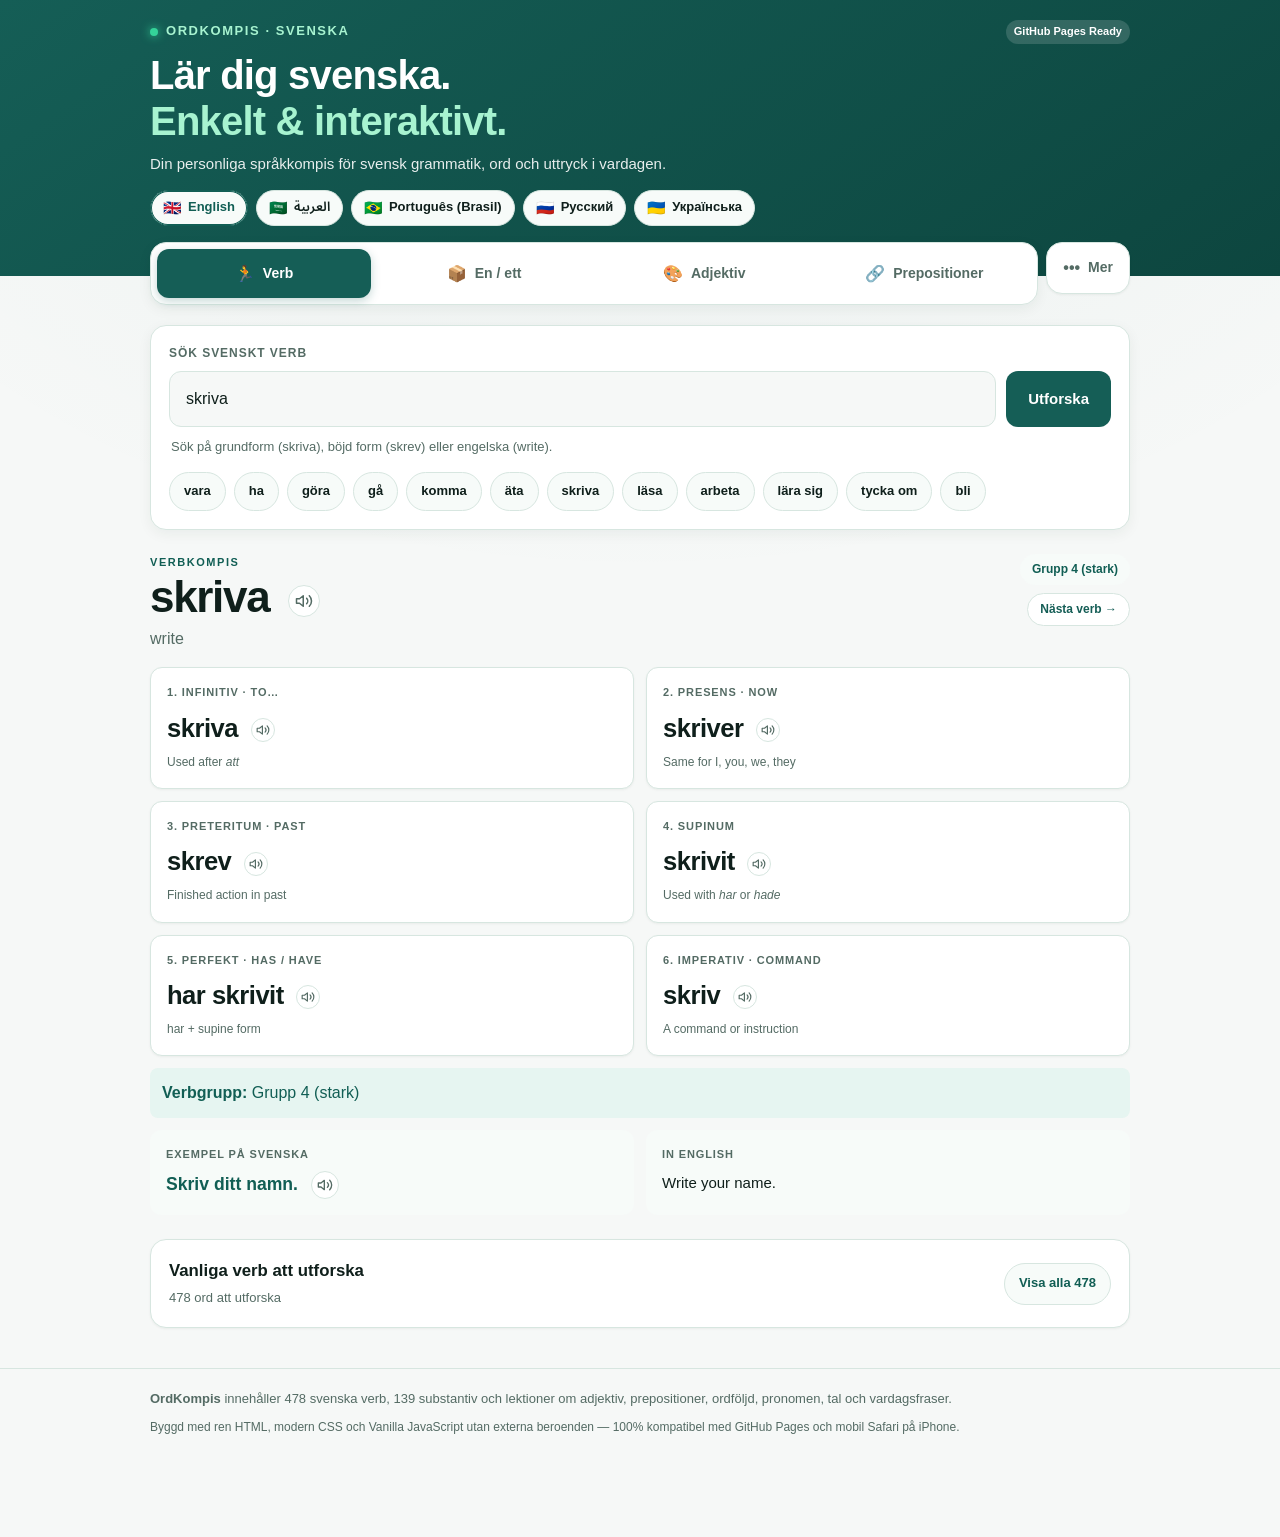
==== commit 1b60aa8e: "Add learner-language switcher with Arabic, Brazilian Portuguese, Russian and Ukrainian - Language pi" ====
--- a/index.html
+++ b/index.html
@@ -20,7 +20,10 @@
   <link rel="apple-touch-icon" href="favicon.svg">
   <link rel="preconnect" href="https://fonts.googleapis.com">
   <link rel="preconnect" href="https://fonts.gstatic.com" crossorigin>
-  <link href="https://fonts.googleapis.com/css2?family=Inter:wght@400;500;600;700&display=swap" rel="stylesheet">
+  <link href="https://fonts.googleapis.com/css2?family=Inter:wght@400;500;600;700&family=Noto+Sans+Arabic:wght@400;500;600;700&display=swap" rel="stylesheet">
+  <meta name="apple-mobile-web-app-capable" content="yes">
+  <meta name="apple-mobile-web-app-status-bar-style" content="default">
+  <meta name="theme-color" content="#155e56">
   <script type="application/ld+json">
   {
     "@context": "https://schema.org",
@@ -63,6 +66,8 @@
       </div>
       <h1>Lär dig svenska.<br><span>Enkelt & interaktivt.</span></h1>
       <p class="subtitle">Din personliga språkkompis för svensk grammatik, ord och uttryck i vardagen.</p>
+      <!-- Learner language: meanings and helper text are shown in the selected language. -->
+      <div class="lang-switch" id="langSwitch" role="group" aria-label="Language"></div>
     </div>
   </header>
 
@@ -116,6 +121,9 @@
           </button>
           <button type="button" class="nav-tab" data-tab="commonMistakes" role="tab" aria-selected="false">
             <span class="tab-icon">🧭</span><span class="nav-label">Vanliga misstag</span>
+          </button>
+          <button type="button" class="nav-tab" data-tab="subordinators" role="tab" aria-selected="false">
+            <span class="tab-icon">🔀</span><span class="nav-label">Bisatsledare</span>
           </button>
         </div>
       </nav>
@@ -205,6 +213,14 @@
   <script src="data/collocations.js"></script>
   <script src="data/prepositional-verbs.js"></script>
   <script src="data/common-mistakes.js"></script>
+  <script src="data/subordinators.js"></script>
+
+  <!-- Interface languages and learner-language meanings -->
+  <script src="data/i18n/ui.js"></script>
+  <script src="data/i18n/glosses-ar.js"></script>
+  <script src="data/i18n/glosses-pt.js"></script>
+  <script src="data/i18n/glosses-ru.js"></script>
+  <script src="data/i18n/glosses-uk.js"></script>
 
   <!-- Application Controller Script -->
   <script src="js/app.js"></script>
--- a/css/style.css
+++ b/css/style.css
@@ -174,7 +174,7 @@
   --radius-xl: 20px;
   --radius-full: 9999px;
   
-  --font-body: -apple-system, BlinkMacSystemFont, "Segoe UI", Roboto, "Helvetica Neue", Arial, sans-serif;
+  --font-body: -apple-system, BlinkMacSystemFont, "Segoe UI", Roboto, "Helvetica Neue", Arial, "Noto Sans Arabic", sans-serif;
   --font-display: -apple-system, BlinkMacSystemFont, "Segoe UI", Roboto, sans-serif;
   
   color-scheme: light;
@@ -1561,3 +1561,55 @@
     grid-template-columns: 1fr;
   }
 }
+
+/* Learner-language switcher (flag + native language name) */
+.lang-switch {
+  display: flex;
+  flex-wrap: wrap;
+  gap: 8px;
+  margin-top: 14px;
+}
+
+.lang-btn {
+  display: inline-flex;
+  align-items: center;
+  gap: 6px;
+  min-height: 36px;
+  padding: 6px 12px;
+  border: 1px solid var(--line);
+  border-radius: var(--radius-full);
+  background: var(--surface-2);
+  color: var(--fg);
+  font: inherit;
+  font-size: 13px;
+  font-weight: 600;
+  cursor: pointer;
+  touch-action: manipulation;
+}
+
+.lang-btn:hover {
+  border-color: var(--accent-text);
+}
+
+.lang-btn:focus-visible {
+  outline: 2px solid var(--focus);
+  outline-offset: 2px;
+}
+
+.lang-btn.active {
+  border-color: var(--accent-text);
+  color: var(--accent-text);
+  box-shadow: inset 0 0 0 1px var(--accent-text);
+}
+
+.lang-flag {
+  font-size: 15px;
+  line-height: 1;
+}
+
+/* Arabic (right-to-left) layout tweaks */
+[dir="rtl"] .search-label,
+[dir="rtl"] .hint,
+[dir="rtl"] .word-meaning {
+  text-align: right;
+}
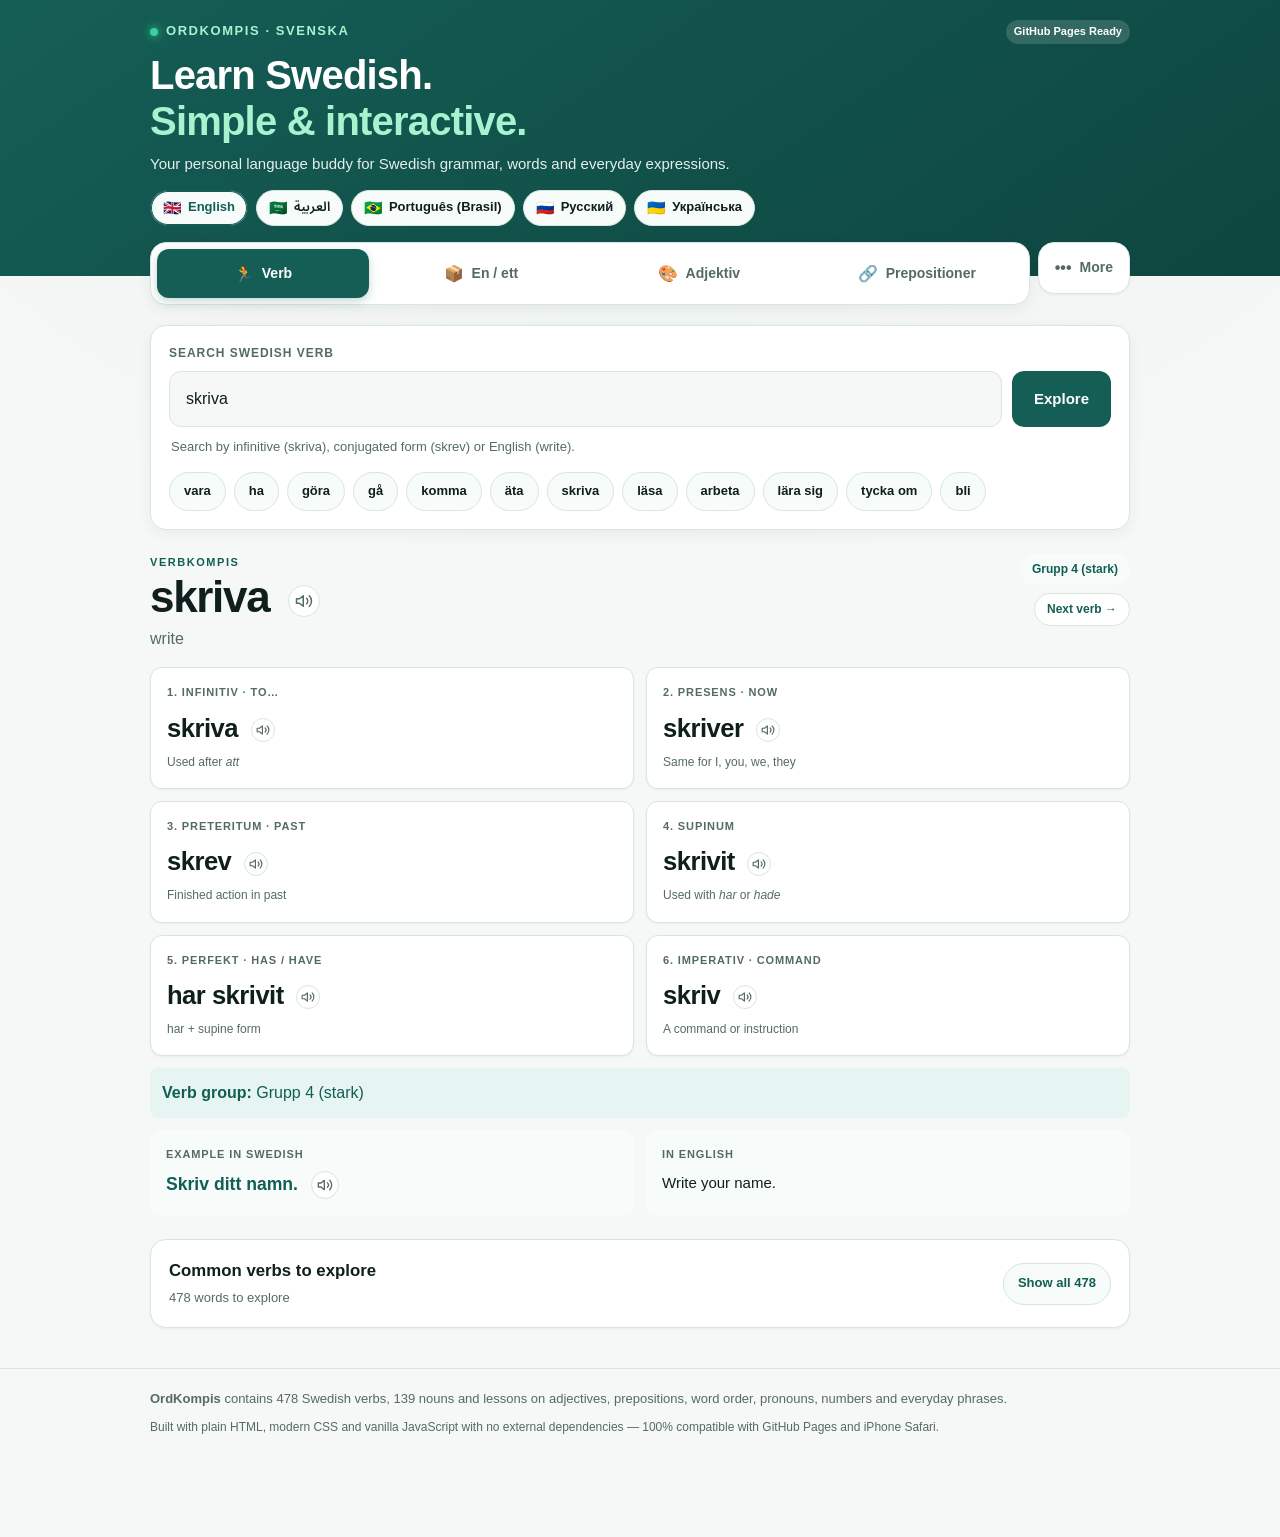
==== commit 7d7104e3: "Translate all lesson pages, example sentences and interface text - examples-{ar,pt,ru,uk}.js: transl" ====
--- a/index.html
+++ b/index.html
@@ -62,10 +62,10 @@
           <span class="brand-dot"></span>
           OrdKompis · Svenska
         </div>
-        <span class="badge-tag">GitHub Pages Ready</span>
+        <span class="badge-tag" data-i18n="siteBadge">GitHub Pages Ready</span>
       </div>
-      <h1>Lär dig svenska.<br><span>Enkelt & interaktivt.</span></h1>
-      <p class="subtitle">Din personliga språkkompis för svensk grammatik, ord och uttryck i vardagen.</p>
+      <h1 data-i18n-html="heroTitle">Learn Swedish.<br><span>Simple &amp; interactive.</span></h1>
+      <p class="subtitle" data-i18n="heroSubtitle">Your personal language buddy for Swedish grammar, words and everyday expressions.</p>
       <!-- Learner language: meanings and helper text are shown in the selected language. -->
       <div class="lang-switch" id="langSwitch" role="group" aria-label="Language"></div>
     </div>
@@ -92,7 +92,7 @@
           </button>
         </div>
         <button type="button" class="nav-more" id="moreTopicsBtn" aria-expanded="false" aria-controls="moreTopicsMenu">
-          <span class="tab-icon" aria-hidden="true">•••</span><span class="nav-label">Mer</span>
+          <span class="tab-icon" aria-hidden="true">•••</span><span class="nav-label" data-i18n="navMore">Mer</span>
         </button>
         <div class="nav-more-menu" id="moreTopicsMenu" role="tablist" aria-label="Fler lärämnen" hidden>
           <button type="button" class="nav-tab" data-tab="themes" role="tab" aria-selected="false">
@@ -117,7 +117,7 @@
             <span class="tab-icon">🧩</span><span class="nav-label">Kollokationer</span>
           </button>
           <button type="button" class="nav-tab" data-tab="prepositionalVerbs" role="tab" aria-selected="false">
-            <span class="tab-icon">🔗</span><span class="nav-label">Verb + preposition</span>
+            <span class="tab-icon">🔗</span><span class="nav-label" data-i18n="navPrepVerbs">Verb + preposition</span>
           </button>
           <button type="button" class="nav-tab" data-tab="commonMistakes" role="tab" aria-selected="false">
             <span class="tab-icon">🧭</span><span class="nav-label">Vanliga misstag</span>
@@ -150,7 +150,7 @@
               >
               <ul class="sugg" id="suggBox" role="listbox" hidden></ul>
             </div>
-            <button class="go-btn" id="goBtn" type="button">Utforska</button>
+            <button class="go-btn" id="goBtn" type="button" data-i18n="explore">Utforska</button>
           </div>
           <p class="hint" id="searchHint">Sök på grundform (skriva), böjd form (skrev) eller engelska (write).</p>
           <div class="chips" id="quickChips"></div>
@@ -189,10 +189,10 @@
   <!-- Footer -->
   <footer class="band">
     <div class="inner">
-      <p style="margin: 0 0 8px;">
-        <b>OrdKompis</b> innehåller <span id="totalVerbCount">478</span> svenska verb, <span id="totalNounCount">139</span> substantiv och lektioner om adjektiv, prepositioner, ordföljd, pronomen, tal och vardagsfraser.
+      <p style="margin: 0 0 8px;" data-i18n-html="footerStats">
+        <b>OrdKompis</b> contains <span id="totalVerbCount">478</span> Swedish verbs, <span id="totalNounCount">139</span> nouns and lessons on adjectives, prepositions, word order, pronouns, numbers and everyday phrases.
       </p>
-      <p style="margin: 0; font-size: 12px; color: var(--muted);">
+      <p style="margin: 0; font-size: 12px; color: var(--muted);" data-i18n="footerBuilt">
         Byggd med ren HTML, modern CSS och Vanilla JavaScript utan externa beroenden — 100% kompatibel med GitHub Pages och mobil Safari på iPhone.
       </p>
     </div>
@@ -217,10 +217,19 @@
 
   <!-- Interface languages and learner-language meanings -->
   <script src="data/i18n/ui.js"></script>
+  <script src="data/i18n/ui-more.js"></script>
   <script src="data/i18n/glosses-ar.js"></script>
   <script src="data/i18n/glosses-pt.js"></script>
   <script src="data/i18n/glosses-ru.js"></script>
   <script src="data/i18n/glosses-uk.js"></script>
+  <script src="data/i18n/pages-ar.js"></script>
+  <script src="data/i18n/pages-pt.js"></script>
+  <script src="data/i18n/pages-ru.js"></script>
+  <script src="data/i18n/pages-uk.js"></script>
+  <script src="data/i18n/examples-ar.js"></script>
+  <script src="data/i18n/examples-pt.js"></script>
+  <script src="data/i18n/examples-ru.js"></script>
+  <script src="data/i18n/examples-uk.js"></script>
 
   <!-- Application Controller Script -->
   <script src="js/app.js"></script>
